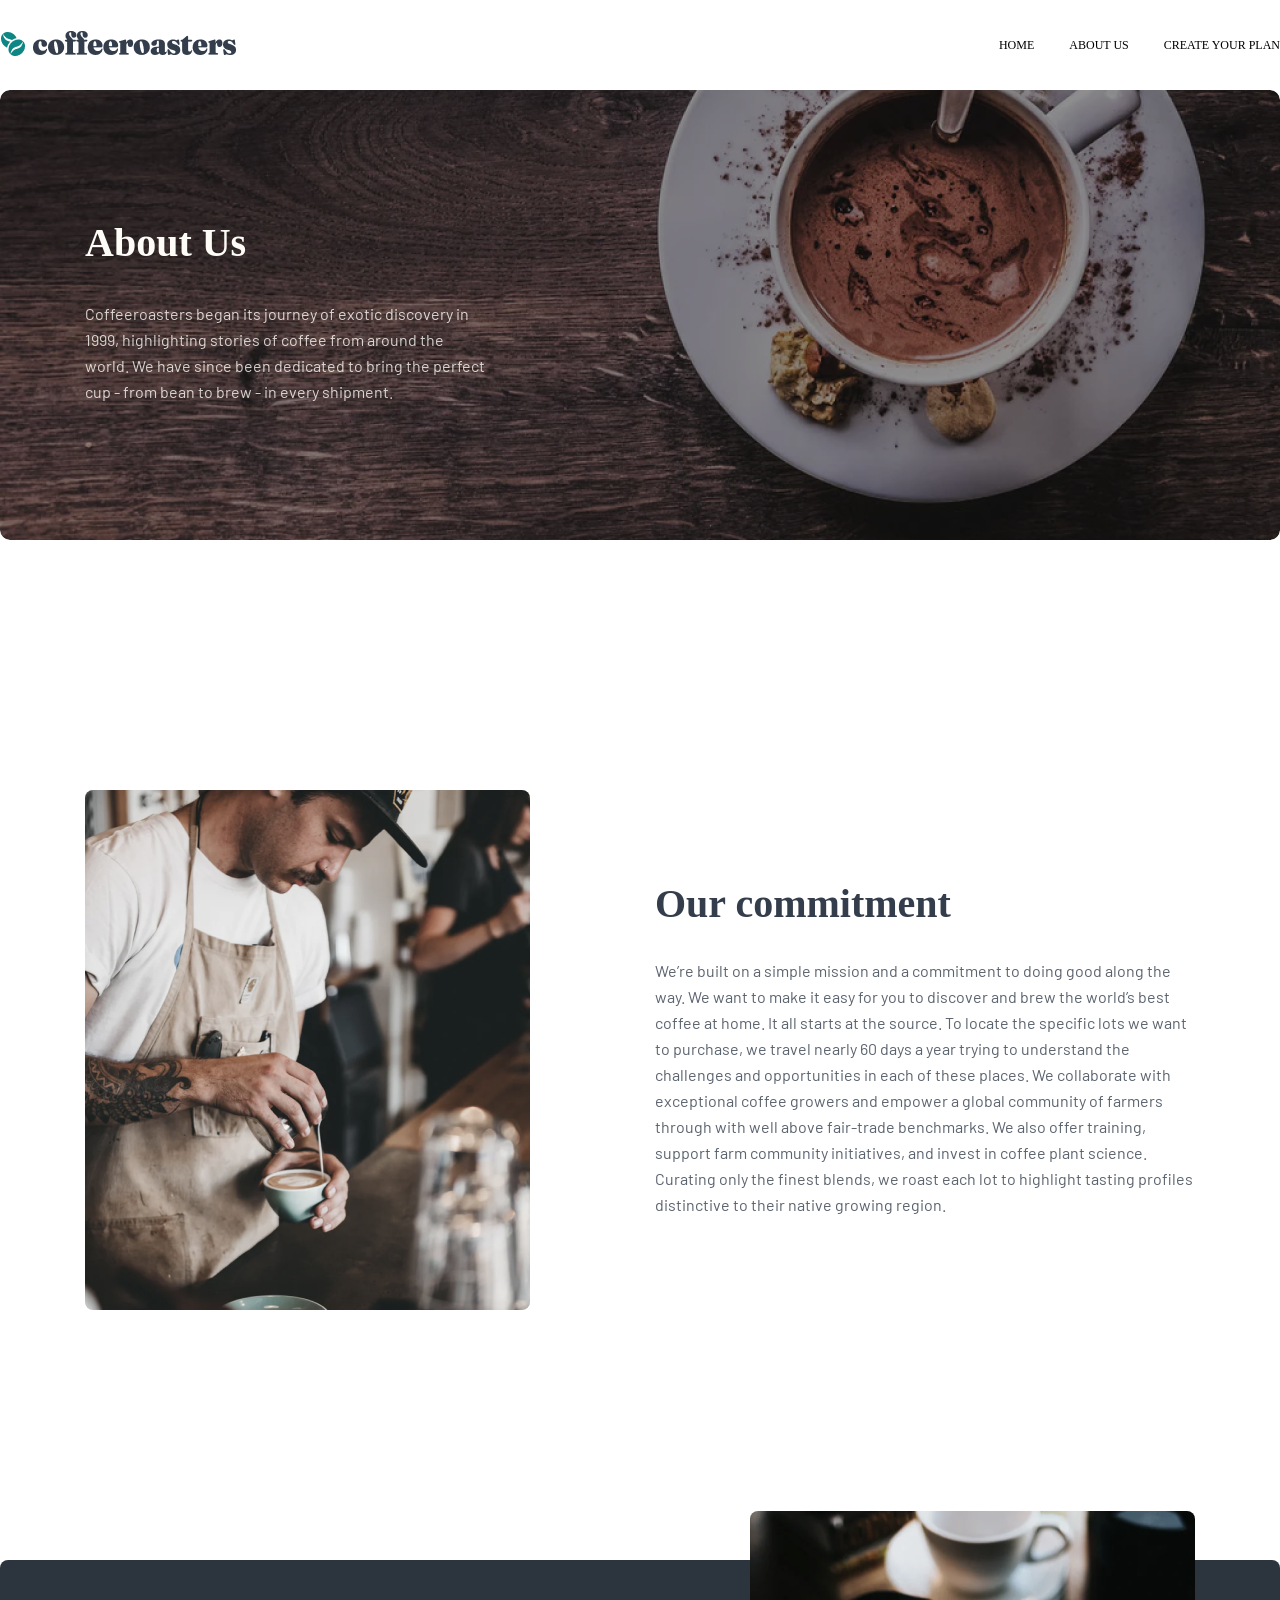
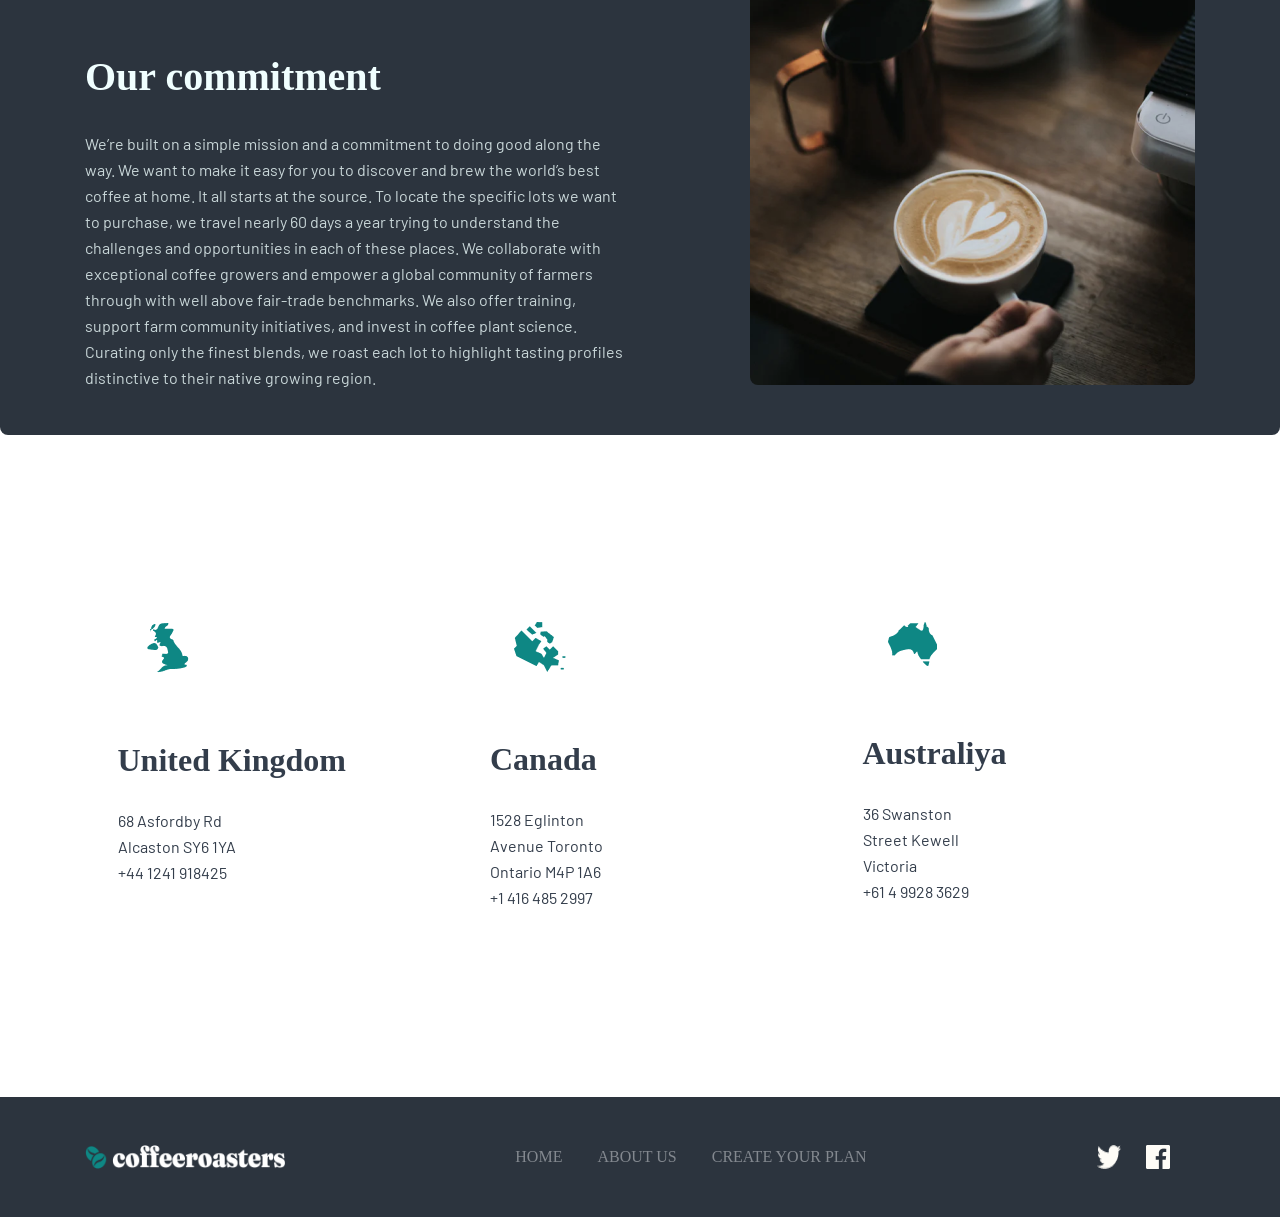
==== about.html @ 8db8b508 "add about" ====
<!DOCTYPE html>
<html lang="en">

<head>
    <meta charset="UTF-8">
    <meta http-equiv="X-UA-Compatible" content="IE=edge">
    <meta name="viewport" content="width=device-width, initial-scale=1.0">
    <title>Document</title>
    <link rel="stylesheet" href="about.css">
</head>

<body>
    <header class="header container">
        <div class="logo-container">
            <a href="#">
                <img src="./imges/Group5.png" alt="">
            </a>
        </div>
        <div class="header--nav">
            <ul class="header--list">
                <li><a href="./index.html">HOME</a></li>
                <li><a href="#">ABOUT US</a></li>
                <li><a href="#">CREATE YOUR PLAN</a></li>
            </ul>
        </div>
    </header>
    <div class="intro container">
        <span class="intro--span">
            About Us
        </span>
        <p class="intro--p">Coffeeroasters began its journey of exotic discovery in 1999, highlighting stories of coffee
            from around the world. We have since been dedicated to bring the perfect cup - from bean to brew - in every
            shipment.</p>
    </div>
    <div class="our-commit container">
        <img src="./imges/Bitmap1.png" alt="">
        <div class="commit--text">
            <span class="our-commit__span first-commit">
                Our commitment
            </span>
            <p class="our-commit__p first-commit">We’re built on a simple mission and a commitment to doing good along the way. We
                want to make it easy for
                you to discover and brew the world’s best coffee at home. It all starts at the source. To locate the
                specific lots we want to purchase, we travel nearly 60 days a year trying to understand the challenges
                and opportunities in each of these places. We collaborate with exceptional coffee growers and empower a
                global community of farmers through with well above fair-trade benchmarks. We also offer training,
                support farm community initiatives, and invest in coffee plant science. Curating only the finest blends,
                we roast each lot to highlight tasting profiles distinctive to their native growing region.</p>
        </div>
    </div>

    <div class="quality container">
        <div class="our-commit  container">
            <img src="./imges/Bitmap2.png" alt="" class="quality__img">
            <div class="commit--text">
                <span class="our-commit__span secont-commit">
                    Our commitment
                </span>
                <p class="our-commit__p secont-commit">We’re built on a simple mission and a commitment to doing good along the way.
                    We want to make it easy for
                    you to discover and brew the world’s best coffee at home. It all starts at the source. To locate the
                    specific lots we want to purchase, we travel nearly 60 days a year trying to understand the
                    challenges
                    and opportunities in each of these places. We collaborate with exceptional coffee growers and
                    empower a
                    global community of farmers through with well above fair-trade benchmarks. We also offer training,
                    support farm community initiatives, and invest in coffee plant science. Curating only the finest
                    blends,
                    we roast each lot to highlight tasting profiles distinctive to their native growing region.</p>
            </div>
        </div>
    </div>
    
    <div class="works container">
        <span class="works--span">Our headquarters</span>
        <div class="works--divs">
            <div class="works--div">
                <img src="./imges/Combined1.png" alt="" class="works--div--img">
                <span class="works--div--span">United Kingdom</span>
                <p class="works--div--p">68  Asfordby Rd
                    Alcaston
                    SY6 1YA
                    +44 1241 918425
                </p>
            </div>
            <div class="works--div">
                <img src="./imges/Combined2.png" alt="" class="works--div--img">
                <span class="works--div--span">Canada</span>
                <p class="works--div--p">1528  Eglinton Avenue
                    Toronto
                    Ontario M4P 1A6 <br>
                    +1 416 485 2997
                </p>
            </div>
            <div class="works--div">
                <img src="./imges/Combined3.png" alt="" class="works--div--img">
                <span class="works--div--span">Australiya</span>
                <p class="works--div--p">36 Swanston Street
                    Kewell
                    Victoria
                    <br> +61 4 9928 3629
                </p>
            </div>
        </div>
    </div>
    
    <footer class="container footer--container">
        <img src="./imges/footerimg.png" alt="" class="footer--img">
        
        <ul class="footer--list">
            <li><a href="./index.html">HOME</a></li>
            <li><a href="#">ABOUT US</a></li>
            <li><a href="#">CREATE YOUR PLAN</a></li>
        </ul>
        <div class="footer--imgs">
            <img src="./imges/Path.png" alt="">
            <img src="./imges/Path2.png" alt="">
            <img src="./imges/Path3.png" alt="">
        </div>
    </footer>
</body>

</html>
---- about.css ----
@import url('https://fonts.googleapis.com/css2?family=Barlow:ital@0;1&family=DM+Serif+Display:ital@0;1&family=Fraunces:ital,opsz,wght@0,9..144,100;0,9..144,200;0,9..144,300;0,9..144,400;0,9..144,500;0,9..144,600;0,9..144,700;0,9..144,800;0,9..144,900;1,9..144,100;1,9..144,200;1,9..144,300;1,9..144,400;1,9..144,500;1,9..144,600;1,9..144,700;1,9..144,800&family=Sofia&display=swap');

* {
    margin: 0;
    padding: 0;
    box-sizing: border-box;
}

a {
    text-decoration: none;
    
}

.container {
    width: 1280px;
    padding: 0px auto;
    margin: 0 auto;
}

.header {
    display: flex;
    justify-content: space-between;
    height: 90px;
    align-items: center;
}

.header--list {
    display: flex;
    gap: 35px;
    list-style: none;
    
}
.header--list li a{
    color: #000;
}
.header--list li {

    font-size: 12px;
    line-height: 15px;
}
.header--list li a:hover{
    color: #4a5c75;
}
.header--list li:hover{
    font-size: 13px;
    
}
.intro {
    position: relative;
    height: 450px;
    border-radius: 10px;
    padding-left: 85px;
    padding-top: 117px;
    background-image: url("./imges/Bitmap.png");
}

.intro--span {
    height: 145px;
    top: calc(50% - 145px/2 - 55px);

    font-family: 'Fraunces 9pt';
    font-style: normal;
    font-weight: 900;
    font-size: 40px;
    line-height: 72px;
    color: #FEFCF7;
}

.intro--p {
    padding-top: 22px;
    height: 120px;
    width: 400px;
    font-family: 'Barlow';
    font-style: normal;
    font-weight: 400;
    font-size: 16px;
    line-height: 26px;
    color: #FEFCF7;
    mix-blend-mode: normal;
    opacity: 0.8;
}
.our-commit{
    margin-top: 250px;
    margin-bottom: 200px;
    display: flex;
    align-items: center;
    justify-content: space-between;
    width: 1110px;
}
.our-commit img{
    border-radius: 8px;
}
.commit--text{
width: 540px;
height: 340px;
}
.our-commit__span{
font-family: 'Fraunces 9pt';
font-style: normal;
font-weight: 900;
font-size: 40px;
line-height: 48px;
}
.first-commit{color: #333D4B;}
.our-commit__p{
    padding-top: 30px;
font-family: 'Barlow';
font-style: normal;
font-weight: 400;
font-size: 16px;
line-height: 26px;

mix-blend-mode: normal;
opacity: 0.8;
}
.quality{
    border-radius: 8px;
    height: 475px;
    background-color: #2C343E;
    margin-top: 250px;
    margin-bottom: 200px;
    display: flex;
    align-items: center;
    justify-content: space-between;
}
.quality__img{
    position: relative;
    top: -75px;
    order: 2;
}
.secont-commit{
    color: azure;
}

.works {
    width: 1045px;
}

.works--divs {

    display: flex;
    justify-content: space-between;
    width: 1045px;
}

.works--div {
    width: 300px;
    height: 430px;
    text-align:center;
}

.works--div--img {
    position: relative;
    top: -45px;
    left: -100px;
}
.works--div--p{
    position: relative;
    top: 50px;
    text-align: left;
    padding-right: 170px;
font-family: 'Barlow';
font-style: normal;
font-weight: 400;
font-size: 16px;
line-height: 26px;
color: #333D4B;
height: 107px;
}
.works--div--span {
    position: relative;
    top: 20px;
    text-align: left;
    width: 270px;
    display: block;
font-family: 'Fraunces 9pt';
font-style: normal;
font-weight: 900;
font-size: 32px;
line-height: 36px;
/* or 112% */


color: #333D4B;
}

.works--span {
    position: relative;
    top: -100px;
    left: -570px;
    font-family: 'Fraunces 9pt';
    font-style: normal;
    font-weight: 900;
    font-size: 24px;
    line-height: 32px;
    color: #83888F;

}
.works--div--btn{
    position: relative;
    top: -100px;
    margin-bottom: 200px;
}

.footer--container{
    height: 120px;
    background-color: #2C343E;
   display: flex;
   justify-content: space-between;
   align-items: center;
}
.footer--img{  
    margin-left: 85px;
width: 200px;
height: 24px;
}
.footer--imgs{
    margin-right: 85px;
    display: flex;
    gap: 25px;
}
.footer--list{
    display: flex;
    gap: 35px;
    list-style: none;
}
.footer--list li a{
 color: #83888F;
}
.footer--list li a:hover{
    color: #fff;
}
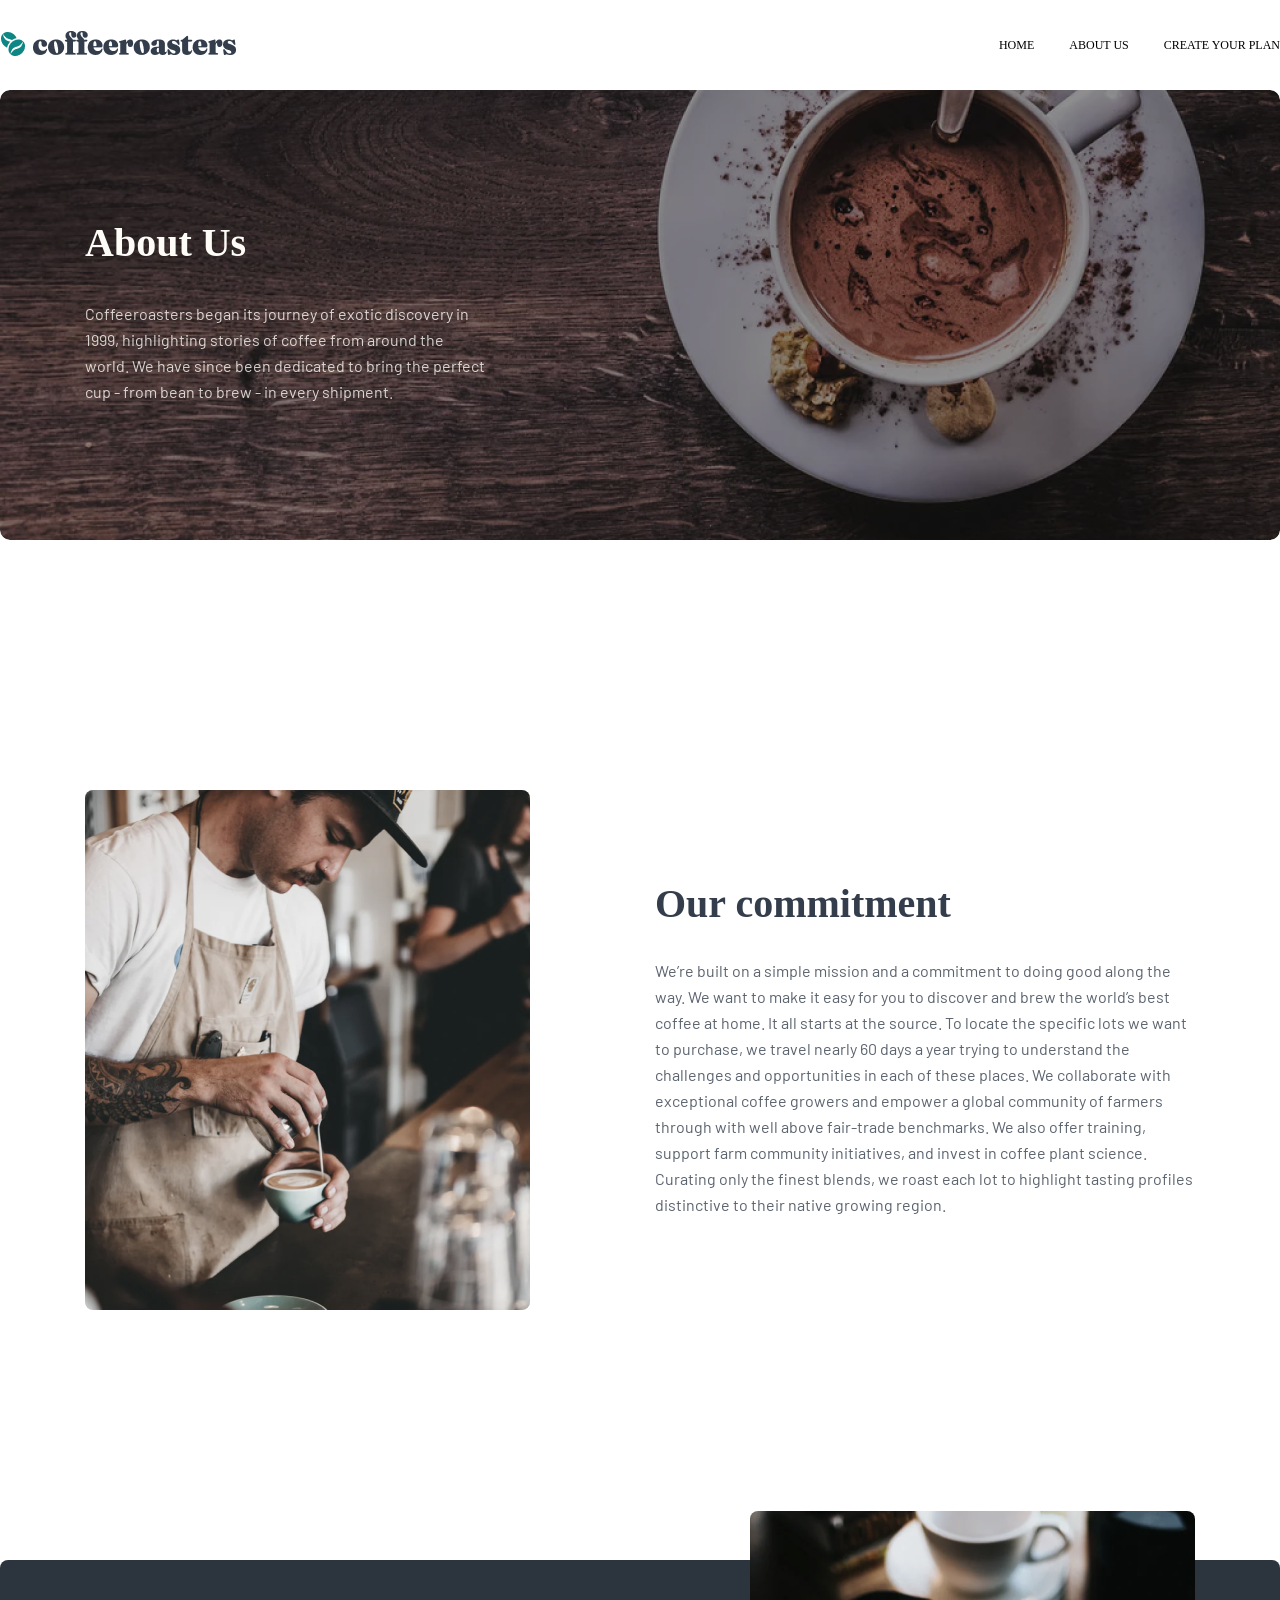
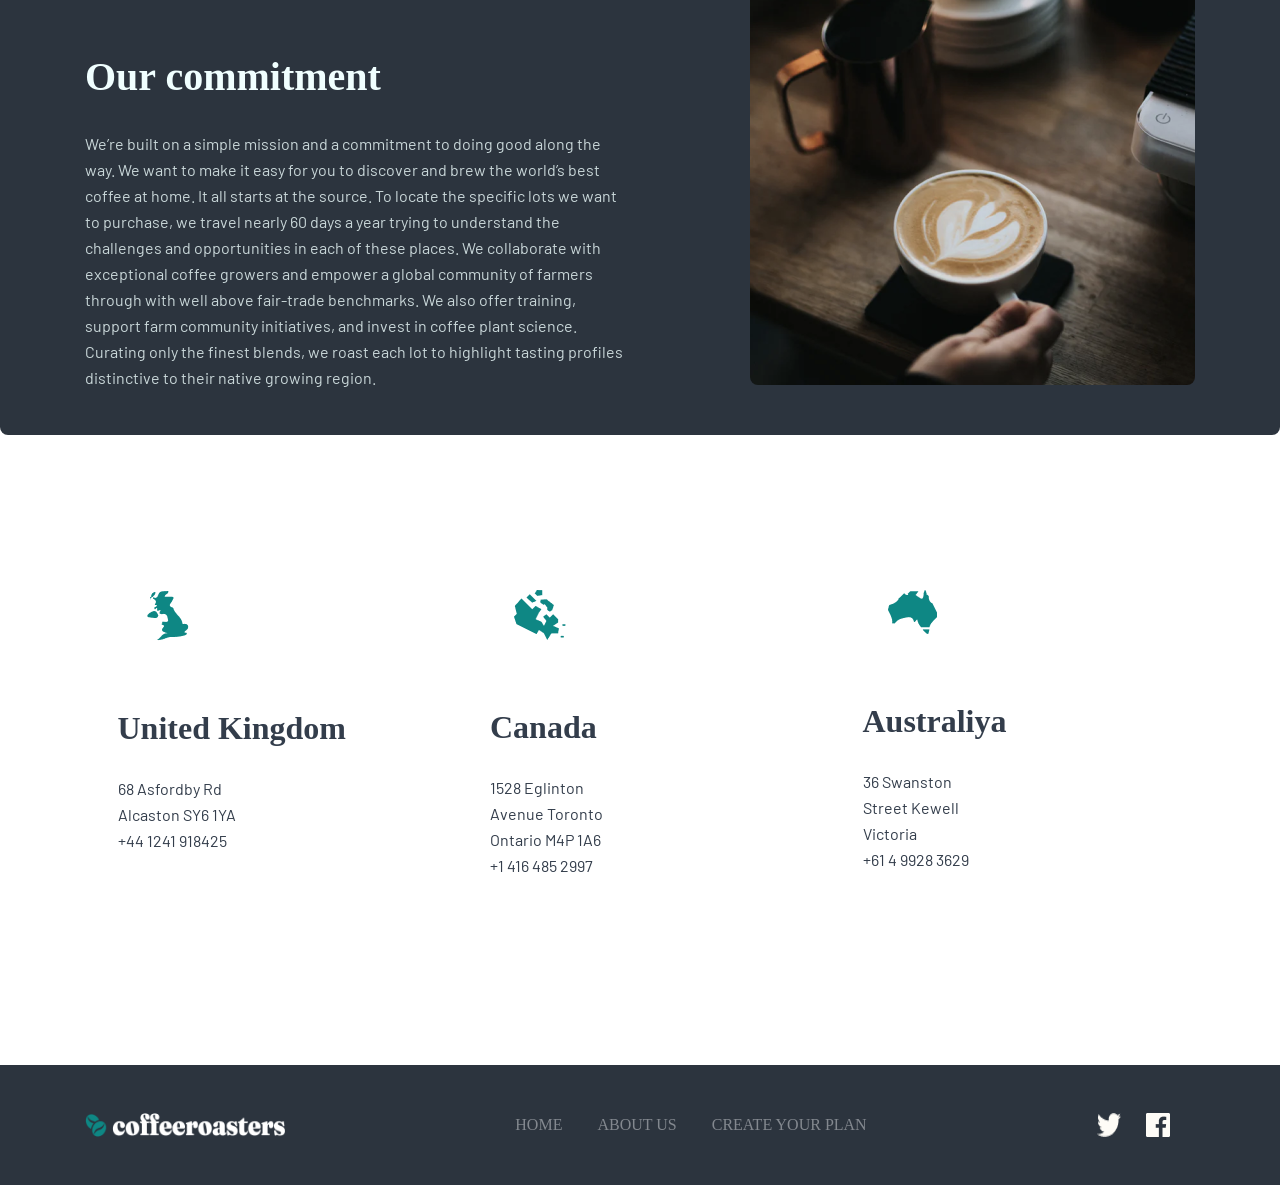
==== commit db72ad1d: "end" ====
--- a/about.html
+++ b/about.html
@@ -20,7 +20,7 @@
             <ul class="header--list">
                 <li><a href="./index.html">HOME</a></li>
                 <li><a href="#">ABOUT US</a></li>
-                <li><a href="#">CREATE YOUR PLAN</a></li>
+                <li><a href="./plan.html">CREATE YOUR PLAN</a></li>
             </ul>
         </div>
     </header>
@@ -72,7 +72,6 @@
     </div>
     
     <div class="works container">
-        <span class="works--span">Our headquarters</span>
         <div class="works--divs">
             <div class="works--div">
                 <img src="./imges/Combined1.png" alt="" class="works--div--img">
@@ -110,7 +109,7 @@
         <ul class="footer--list">
             <li><a href="./index.html">HOME</a></li>
             <li><a href="#">ABOUT US</a></li>
-            <li><a href="#">CREATE YOUR PLAN</a></li>
+            <li><a href="./plan.html">CREATE YOUR PLAN</a></li>
         </ul>
         <div class="footer--imgs">
             <img src="./imges/Path.png" alt="">
